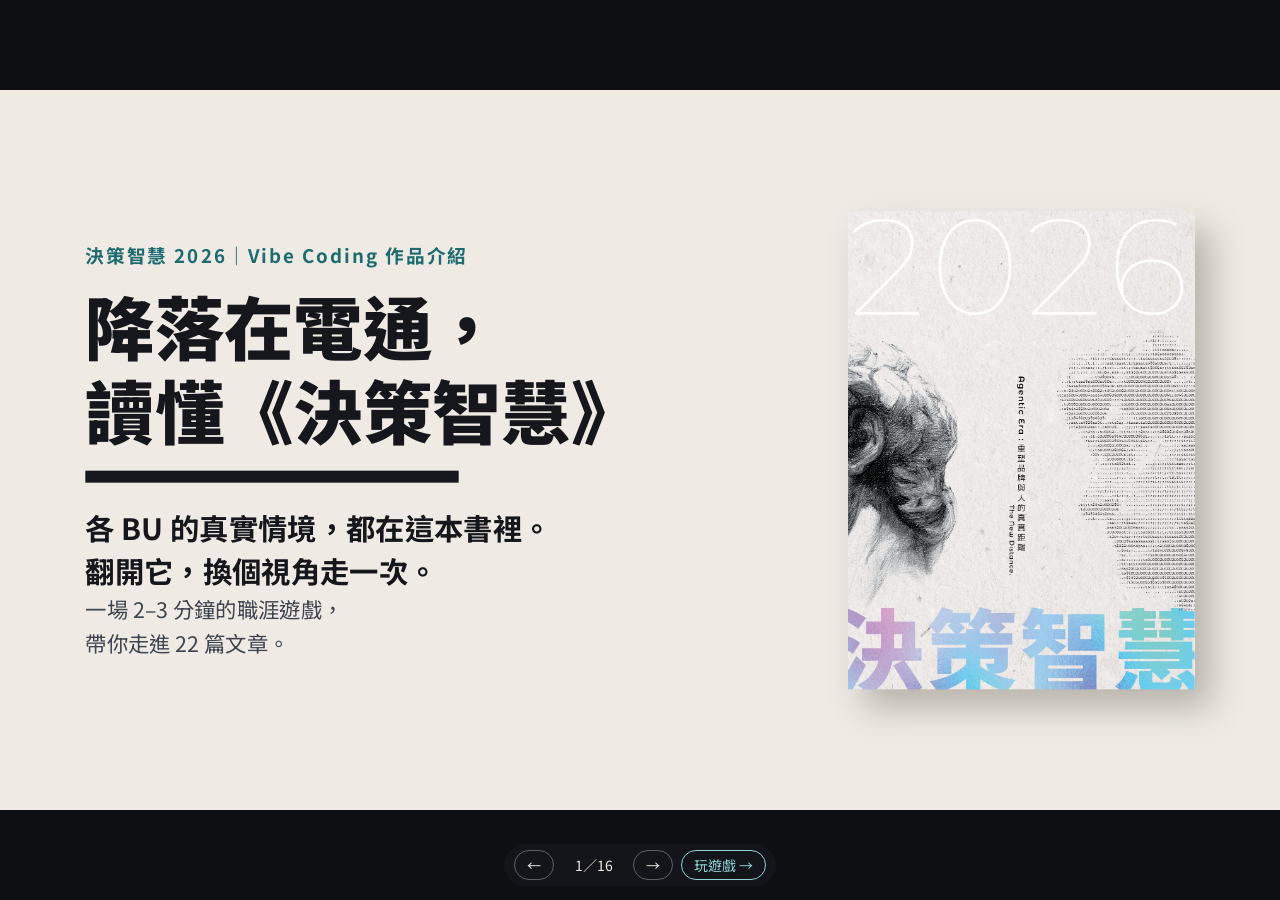
==== slides/index.html @ ab00809b "簡報：新增審題頁、製作歷程改為分工與互補" ====
<!doctype html>
<html lang="zh-Hant">
<head>
<meta charset="utf-8">
<meta name="viewport" content="width=device-width, initial-scale=1">
<title>降落在電通，讀懂《決策智慧》｜作品介紹</title>
<link rel="preconnect" href="https://fonts.googleapis.com"><link rel="preconnect" href="https://fonts.gstatic.com" crossorigin>
<link rel="stylesheet" href="https://fonts.googleapis.com/css2?family=Noto+Sans+TC:wght@400;700;900&display=swap"><link rel="stylesheet" href="https://fonts.googleapis.com/css2?family=Space+Grotesk:wght@500;700&display=swap">
<link rel="stylesheet" href="deck.css">
<link rel="stylesheet" href="viewer.css">
</head>
<body>
<main id="deck" aria-live="polite">
<section id="cover" data-transition="fade">
<div class="cover-grid">
<div>
<p class="kicker rise" style="--i:0">決策智慧 2026｜Vibe Coding 作品介紹</p>
<h1 class="zh-h1 rise" style="--i:1">降落在電通，<br>讀懂《決策智慧》</h1>
<div class="bar grow" style="--i:2"></div>
<p class="lead rise" style="--i:3">各 BU 的真實情境，都在這本書裡。<br>翻開它，換個視角走一次。</p>
<p class="muted rise" style="--i:4">一場 2–3 分鐘的職涯遊戲，<br>帶你走進 22 篇文章。</p>
</div>
<img class="cover-img rise" style="--i:2" src="assets/8b0d44ad1aa40c8436d853580aafc0a4.jpg" alt="《決策智慧 2026》封面：素描人像與點陣人像並置，下方是彩色的「決策智慧」四字">
</div>
</section>
<section id="why" class="ink" data-transition="fade">
<p class="kicker rise" style="--i:0">發想初衷｜回應這場比賽的三個目的</p>
<h2 class="why-h rise" style="--i:1">文字太多，我們習慣讓 AI 摘要；<br>讀得很快，卻很少真的吸收。</h2>
<div class="goals">
<div class="goal rise" style="--i:2">
<p class="gword g1">落地</p>
<div><p class="gtag">鼓勵 AI 實作</p><p class="gmain">我用 Claude Code，從一個想法做到能玩的網站。</p><p class="gsub">每一段討論、每一次修正都記錄下來，別人看了也能照著做。</p></div>
</div>
<div class="goal rise" style="--i:3">
<p class="gword g2">好讀</p>
<div><p class="gtag">提升閱讀體驗</p><p class="gmain">不做閱讀器，也不做摘要。</p><p class="gsub">先讓人在處境裡被一句話打到，再帶他讀原文，才吸收得了。</p></div>
</div>
<div class="goal rise" style="--i:4">
<p class="gword g3">舞台</p>
<div><p class="gtag">AI 人才與文化</p><p class="gmain">想像力，是你的超能力。</p><p class="gsub">一個電通人，不用設限自己做不到；只要有想法，AI 幫你做成完整作品。</p></div>
</div>
</div>
<div class="byline rise" style="--i:5"><img class="byline-face" src="assets/4f4520958a7bebd505eed6886d2ba680.jpg" alt="Amy 的照片"><div><p class="byline-role">作品與簡報製作</p><p class="byline-name">Merkle Amy</p></div></div>
</section>
<section id="insight" class="world" data-transition="fade">
<p class="kicker rise" style="--i:0">讀完這本書，我發現</p>
<h2 class="rise" style="--i:1">同一本書裡，作者們其實站在不同邊</h2>
<div class="tensions">
<div class="tension rise" style="--i:2">
<div class="side"><p class="tq">「把最昂貴的試錯，留在虛擬世界完成。」</p><p class="tw">陳介立等〈People Model〉</p></div>
<p class="tvs">人可以<br>被模擬嗎？</p>
<div class="side"><p class="tq">「AI 很懂邏輯，但人，從不只靠邏輯活著。」</p><p class="tw">周麗君〈真實的力量〉</p></div>
</div>
<div class="tension rise" style="--i:3">
<div class="side"><p class="tq">「AI 不只提升內容產製效率，更能串聯人才、創意與技術」</p><p class="tw">Trent Agnew〈超越效率〉</p></div>
<p class="tvs">AI 量產，<br>放大或稀釋？</p>
<div class="side"><p class="tq">「品牌很可能因為 AI 的規模化生產，而逐漸滑向市場平均值。」</p><p class="tw">潘其偉〈拒絕同質化 AI Slop〉</p></div>
</div>
<div class="tension rise" style="--i:4">
<div class="side"><p class="tq">「Learning by doing. 沒有完美的計畫　只有不斷學習的行動」</p><p class="tw">唐心慧〈AI for Growth〉</p></div>
<p class="tvs">先做再說，<br>還是先顧文化？</p>
<div class="side"><p class="tq">「AI 導入不是軍備採購競賽　而是以人為本的文化轉型」</p><p class="tw">王馥蓓、周允玉〈文化暗流〉</p></div>
</div>
</div>
<p class="tconc rise" style="--i:5">這些拉扯沒有標準答案，它們就是我們每天在工作裡遇到的處境。<br>所以我把它做成遊戲：讓你站上一個職務，親手做一次決定。</p>
</section>
<section id="what" data-transition="fade">
<p class="kicker rise" style="--i:0">作品是什麼</p>
<h2 class="rise" style="--i:1">一場 2–3 分鐘的職涯遊戲</h2>
<div class="flow">
<div class="step rise" style="--i:2"><p class="n">01</p><h3>翻開書</h3><p>被吸進《決策智慧》</p></div>
<div class="step rise" style="--i:3"><p class="n">02</p><h3>被分發</h3><p>集團裡的一間公司、一個職務</p></div>
<div class="step rise" style="--i:4"><p class="n">03</p><h3>5 個決定</h3><p>AI 分身陪你，但由你決定</p></div>
<div class="step rise" style="--i:5"><p class="n">04</p><h3>結局</h3><p>升上老闆、留下來，或離開</p></div>
<div class="step rise" style="--i:6"><p class="n">05</p><h3>讀原文</h3><p>被打到的那一篇，直接讀</p></div>
</div>
<div class="facts">
<div class="fact rise" style="--i:7"><p><b>12 個品牌・27 種職務</b><br>依集團人數占比分發</p></div>
<div class="fact rise" style="--i:8"><p><b>每個難題都出自原文</b><br>71 句引文逐字核對原刊</p></div>
<div class="fact rise" style="--i:9"><p><b>重玩就會遇到不同篇章</b><br>22 篇文章都有入口</p></div>
</div>
</section>
<section id="v-checkin" class="world" data-transition="fade">
<div class="vid">
<div>
<p class="num rise" style="--i:0">01｜報到</p>
<h2 class="rise" style="--i:1">翻開書，<br>走入另角落的電通</h2>
<div class="bar grow" style="--i:2"></div>
<ul class="rise" style="--i:3">
<li>首頁就是刊物封面，翻開後被吸進書裡，落進 Dentsu 的網絡世界</li>
<li>隨機分發到一間公司、一個職務，機率照集團人數占比</li>
<li>識別證與品牌 Logo，讓你一降落就知道自己是誰</li>
</ul>
</div>
<video class="screen rise" style="--i:2" src="assets/c1762c5998cc6597fa5b209e4f7b9c98.mp4" poster="assets/c775c50bbd0d898e03e31de8cf57e542.jpg" muted loop playsinline preload="metadata" aria-label="遊戲畫面：翻開《決策智慧》封面，被吸進書裡，接著分發到 Merkle 並拿到識別證"></video>
</div>
</section>
<section id="v-notice" data-transition="fade">
<p class="kicker rise" style="--i:0">報到通知｜進入 Day 1 之前</p>
<h2 class="rise" style="--i:1">先認識兩個會跟著你的東西</h2>
<div class="notice2">
<div class="ncard rise" style="--i:2">
<img class="nshot" src="assets/1e22e258a4e592a0b536a3f05d5090ac.png" alt="遊戲畫面：報到通知第 1 頁「你不會一個人報到」，你與點陣化的 AI 分身並排，下方引用 People Model 原文">
<div>
<p class="ntag">AI 分身</p>
<h3>來自書裡的 People Model</h3>
<p class="nfrom">People Model 模擬消費者；我把它反過來用在你身上，只憑公司和職務猜你怎麼選。</p>
<p class="nwhy"><b>為什麼先說</b>知道有人在猜你，每個決定才會多想一步：要照 AI 走，還是自己拿主意？</p>
</div>
</div>
<div class="ncard rise" style="--i:3">
<img class="nshot" src="assets/0b1075edb158d1263ea35ca75462b72a.png" alt="遊戲畫面：報到通知第 2 頁「你的 AI 時代能力六邊形」，六項能力起點各 40 分">
<div>
<p class="ntag t2">六邊形</p>
<h3>你的 AI 時代能力</h3>
<p class="nfrom">六項能力都整理自書裡的文章，起點各 40 分。</p>
<p class="nwhy"><b>為什麼先說</b>結局不是隨機的，是這六項能力決定你升遷或離開。先看到起點，才知道每個選擇在累積什麼。</p>
</div>
</div>
</div>
<p class="tconc rise" style="--i:4">先把規則說清楚，接下來的五個決定，才是有意識的判斷，不是隨手亂按。</p>
</section>
<section id="v-twin" class="world" data-transition="fade">
<div class="vid">
<div>
<p class="num rise" style="--i:0">02｜五個決定</p>
<h2 class="rise" style="--i:1">AI 分身，<br>和你的 AI 時代能力</h2>
<div class="bar grow" style="--i:2"></div>
<ul class="rise" style="--i:3">
<li>AI 分身取自 People Model，每一關先猜你會怎麼選</li>
<li>它的想法要「偷看」才看得到：自己拿主意，還是照 AI 走？</li>
<li>每個選擇都會調整六邊形：感知、連結、衡斷、人性洞察、信任、AI 駕馭</li>
</ul>
</div>
<video class="screen rise" style="--i:2" src="assets/c916d600f686605860f994859f804ffa.mp4" poster="assets/a1f72bf454341619539f7a8bd040e8dc.jpg" muted loop playsinline preload="metadata" aria-label="遊戲畫面：寫下 Day 1 的一句話、拉動交給 AI 的比例、偷看 AI 分身的想法，側欄六邊形隨之變化"></video>
</div>
</section>
<section id="v-debate" class="world" data-transition="fade">
<div class="vid">
<div>
<p class="num rise" style="--i:0">03｜辯論庭</p>
<h2 class="rise" style="--i:1">書裡的作者，<br>其實在對話</h2>
<div class="bar grow" style="--i:2"></div>
<ul class="rise" style="--i:3">
<li>6 組不同看法，例如：人可以被模擬嗎？你站哪邊？</li>
<li>選一邊之後，給你另一邊最有力的一句話</li>
<li>這題沒有對錯，兩篇原文都能直接讀</li>
</ul>
</div>
<video class="screen rise" style="--i:2" src="assets/d7de9cbea177ef9cb155ba59e9097203.mp4" poster="assets/0b0e8746f7c0cfc93535891f7950b0ca.jpg" muted loop playsinline preload="metadata" aria-label="遊戲畫面：辯論庭兩張引文卡，選了一邊後出現「你選的這段話」與「另一邊也有話要說」"></video>
</div>
</section>
<section id="v-reader" class="world" data-transition="fade">
<div class="vid">
<div>
<p class="num rise" style="--i:0">04｜讀原文</p>
<h2 class="rise" style="--i:1">被 touch 到的那一刻，<br>馬上讀原文</h2>
<div class="bar grow" style="--i:2"></div>
<ul class="rise" style="--i:3">
<li>點篇名，右側滑出全文，直接捲到被引用的那一段</li>
<li>讀完問一句：這篇有幫助你面對剛剛的處境嗎？</li>
<li>遊戲不中斷，按一下就回到原本那一關</li>
</ul>
</div>
<video class="screen rise" style="--i:2" src="assets/8f61118b8ce0cbf8b1d6a4a98b280c8f.mp4" poster="assets/10641942ee3e02f8e554d28dab83860b.jpg" muted loop playsinline preload="metadata" aria-label="遊戲畫面：點篇名後右側滑出 People Model 全文，標示遊戲中引用的段落，讀完回答有幫助後回到遊戲"></video>
</div>
</section>
<section id="v-takeover" class="world" data-transition="fade">
<div class="vid">
<div>
<p class="num rise" style="--i:0">05｜交給 AI</p>
<h2 class="rise" style="--i:1">也可以把決定<br>交給 AI 分身</h2>
<div class="bar grow" style="--i:2"></div>
<ul class="rise" style="--i:3">
<li>每一關都有「從現在起交給 AI 分身處理」</li>
<li>按下去，分身照它的預測替你走完剩下的職涯</li>
<li>它只知道你的公司和職務，每個選擇都照這些推測</li>
</ul>
</div>
<video class="screen rise" style="--i:2" src="assets/a31d56f68c9a8d1b4dabf93938f609f6.mp4" poster="assets/47eb74c76008f15d4abf9ade9a92c8ed.jpg" muted loop playsinline preload="metadata" aria-label="遊戲畫面：按下交給 AI 分身處理後，列出分身替玩家做的五個決定"></video>
</div>
</section>
<section id="v-ending" class="world" data-transition="fade">
<div class="vid">
<div>
<p class="num rise" style="--i:0">06｜結局</p>
<h2 class="rise" style="--i:1">結局，<br>由你的選擇決定</h2>
<div class="bar grow" style="--i:2"></div>
<ul class="rise" style="--i:3">
<li>升上老闆、留下來，或離開，每個結局都說明原因</li>
<li>疊出兩個六邊形：真實的你，和 AI 猜的你</li>
<li>列出你讀過哪些文章、覺得有沒有幫助、接著選了什麼</li>
</ul>
</div>
<video class="screen rise" style="--i:2" src="assets/96df8f85632d5d123e7f3c53e7d1267e.mp4" poster="assets/22004285e8ab13ea0fd3939180a50e57.jpg" muted loop playsinline preload="metadata" aria-label="遊戲畫面：結局「你升上了電通的老闆」，疊出玩家與 AI 分身的兩個六邊形，並說明為什麼是這個結局"></video>
</div>
</section>
<section id="brief" data-transition="fade">
<p class="kicker rise" style="--i:0">Vibe Coding 製作歷程｜1 審題</p>
<h2 class="rise" style="--i:1">先審題，再決定做什麼</h2>
<div class="brief3">
<div class="bcol rise" style="--i:2">
<p class="bn">01</p><h3>一起審題</h3>
<ul>
<li>評分最重的是<b>閱讀體驗與內容策展（40 分）</b></li>
<li>比賽三個目的：落地、好讀、舞台</li>
<li>請 AI 讀完 22 篇，整理每篇重點與<b>彼此對立的觀點</b></li>
</ul>
<p class="bout">結論：不再做一個摘要，要讓人想讀原文</p>
</div>
<div class="bcol rise" style="--i:3">
<p class="bn">02</p><h3>我帶來的素材</h3>
<ul>
<li>22 篇原稿、InDesign 原始檔、封面扉頁素材</li>
<li>比賽初衷與評分方式</li>
<li>參考作品：人生模擬網頁 1in8b</li>
<li>各品牌人數占比、公開職缺、官網介紹</li>
<li>介面草圖、識別證吊牌</li>
<li>我在 Merkle 的工作經驗</li>
</ul>
</div>
<div class="bcol rise" style="--i:4">
<p class="bn">03</p><h3>一起決定做什麼</h3>
<ul>
<li>我最有感的是 People Model → 變成跟著你的 <b>AI 分身</b></li>
<li>1in8b 的「隨機出生」→ 依人數占比<b>降落在電通</b></li>
<li>對立觀點 → <b>辯論庭</b></li>
<li>每個難題都出自原文 → 被打到就<b>讀原文</b></li>
</ul>
<p class="bout">結論：2–3 分鐘的職涯遊戲，先有處境，再讀原文</p>
</div>
</div>
</section>
<section id="process" data-transition="fade">
<p class="kicker rise" style="--i:0">Vibe Coding 製作歷程｜2 分工與互補</p>
<h2 class="rise" style="--i:1">我負責判斷，AI 負責把判斷做出來</h2>
<div class="roles">
<div class="role rise" style="--i:2">
<p class="rtag">我｜Merkle Amy</p>
<p class="rdo">提出發想與結構，用電通人的眼光判斷情境像不像真的，決定取捨、語氣與每一句話。</p>
<p class="rgap">AI 不在電通上班：它不知道 HQ 不提案、Merkle 做的是數據與 CRM。</p>
</div>
<div class="role rise" style="--i:3">
<p class="rtag t2">Claude Code</p>
<p class="rdo">讀完 22 篇、整理彼此對立的觀點；寫程式、還原原刊全文與圖片、逐字核對引文、自動試玩與截圖。</p>
<p class="rgap">我一個人做不完這些：想法講出來，當天就能玩、就能驗證。</p>
</div>
</div>
<div class="duo">
<div class="dbox rise" style="--i:4">
<p class="dwho">我抓到</p>
<p class="dstep"><b>AI 先做</b>從文章挑故事當情境，Merkle 被寫成理財顧問</p>
<p class="dstep"><b>我發現</b>Merkle 做的是數據與 CRM，不是這樣</p>
<p class="dstep ok"><b>一起改成</b>先問每個職務每天做什麼，再找原文對應</p>
</div>
<div class="dbox rise" style="--i:5">
<p class="dwho">我抓到</p>
<p class="dstep"><b>AI 先做</b>每個人第 2 題都要提案、用 People Model</p>
<p class="dstep"><b>我發現</b>HQ 是內部單位，根本不面對客戶</p>
<p class="dstep ok"><b>一起改成</b>內部職務改成資料把關，引唐心慧的資料治理原文</p>
</div>
<div class="dbox rise" style="--i:6">
<p class="dwho ai">AI 抓到</p>
<p class="dstep"><b>AI 發現</b>自動試玩上百輪：一路照 AI 走，結局竟是「走自己的路」</p>
<p class="dstep"><b>我決定</b>結局與升遷都由六項能力決定</p>
<p class="dstep ok"><b>一起驗證</b>改完再跑 5 種玩法，每個結局都對得上</p>
</div>
</div>
<p class="strip rise" style="--i:7"><b>68</b> 段討論全部記錄<span>・</span><b>71</b> 句引文逐字核對原刊<span>・</span><b>5</b> 種玩法自動試玩<span>・</span>桌機與手機自動截圖</p>
</section>
<section id="security" data-transition="fade">
<p class="kicker rise" style="--i:0">部署與資安自評</p>
<h2 class="rise" style="--i:1">純靜態網站，不蒐集任何資料</h2>
<div class="cards3">
<div class="card rise" style="--i:2"><h3>放在哪裡</h3><p>部署在 GitHub Pages。<br>遊戲內容都來自刊物，不需要後端；靜態網站最單純，評審免登入就能打開。</p></div>
<div class="card rise" style="--i:3"><h3>資料怎麼處理</h3><p>沒有後端、資料庫、API 金鑰。<br>玩家寫的那句話與閱讀紀錄，只存在自己的瀏覽器，不上傳。</p></div>
<div class="card rise" style="--i:4"><h3>檢查過的項目</h3><p>排除刊物末頁的主管 email；<br>個人識別證照片不入站。</p></div>
</div>
</section>
<section id="vision" class="teal" data-transition="fade">
<p class="kicker rise" style="--i:0">未來願景</p>
<h2 class="rise" style="--i:1">下一步，讓刊物知道<br>哪些觀點真的影響了判斷</h2>
<div class="bar grow" style="--i:2"></div>
<p class="rise" style="--i:3">結合 Merkle 擅長的數據分析：在取得同意、匿名的前提下，<br>彙整玩家的遊戲歷程，看文章有沒有呼應到後續的選擇。</p>
<ul class="qs rise" style="--i:4">
<li>哪一篇文章，最常在玩家卡關時被打開？</li>
<li>讀完〈重建 SOV〉覺得有幫助的人，接下來交給 AI 的比例有沒有改變？</li>
<li>哪些職務的人，最常偷看 AI 分身的想法？</li>
</ul>
</section>
<section id="closing" class="ink">
<p class="kicker rise" style="--i:0">降落在電通，讀懂《決策智慧》</p>
<h1 class="rise" style="--i:1">AI 幫你走得更快，</h1>
<h1 class="rise" style="--i:2">方向由你決定。</h1>
<div class="bar grow" style="--i:3"></div>
<p class="lead rise" style="--i:4">翻開這本書，降落在電通。</p>
<p class="muted rise" style="--i:5"><a class="golink" href="../">apple101183.github.io/decision-wisdom-2026-event</a></p>
</section>
</main>
<nav class="bar-ui" aria-label="簡報控制">
  <button id="prev" type="button" aria-label="上一頁">←</button>
  <span id="count">1／16</span>
  <button id="next" type="button" aria-label="下一頁">→</button>
  <a href="../" class="play">玩遊戲 →</a>
</nav>
<script src="viewer.js"></script>
</body>
</html>
---- slides/deck.css ----
/* ONE Dentsu 作品介紹：沿用作品視覺
   紙＝刊物封面的米白；世界＝dentsu「Innovating to Impact」的冷灰；招牌粗黑橫條；青綠／橘紅／藍紫 */
:root {
  --ink: #15171C;
  --paper: #EFEBE4;
  --world: #C9CFD9;
  --soft: #3E4450;
  --teal: #1D6B70;
  --red: #C8401C;
  --blue: #4F58C4;
  --pale: #F7F6F2;
}
body { font-family: 'Noto Sans TC', Arial, sans-serif; color: var(--ink); }
section { padding: 128px; background: var(--paper); box-sizing: border-box; }
section.world { background: var(--world); }
section.ink { background: var(--ink); color: var(--paper); }
section.teal { background: var(--teal); color: var(--pale); }

.kicker { font-size: 28px; font-weight: 700; letter-spacing: 3px; color: var(--teal); margin: 0 0 20px; }
.ink .kicker { color: #8FD3D6; }
.teal .kicker { color: #CDEBEC; }
h1 { font-family: 'Space Grotesk', 'Noto Sans TC', Arial, sans-serif; font-size: 150px; font-weight: 700; line-height: 1; margin: 0; letter-spacing: -2px; }
h2 { font-size: 64px; font-weight: 900; line-height: 1.25; margin: 0; }
h3 { font-size: 36px; font-weight: 700; line-height: 1.35; margin: 0; }
p { font-size: 32px; line-height: 1.6; margin: 0; }
.bar { height: 18px; width: 560px; background: var(--ink); margin: 28px 0 36px; }
.ink .bar { background: var(--paper); }
.teal .bar { background: var(--pale); }
.lead { font-size: 44px; font-weight: 700; line-height: 1.45; }
.muted { color: var(--soft); }
.ink .muted { color: #BFC6CF; }
.small { font-size: 26px; line-height: 1.6; }

/* 封面 */
.cover-grid { display: grid; grid-template-columns: 1000px 520px; gap: 144px; align-items: center; height: 824px; }
.cover-img { width: 520px; height: 717px; object-fit: cover; box-shadow: 24px 28px 48px rgba(40, 35, 25, 0.28); }

/* 初衷 */
.quote-big { font-size: 60px; font-weight: 900; line-height: 1.45; }
.accent-line { font-size: 52px; font-weight: 900; line-height: 1.45; color: #8FD3D6; margin-top: 48px; }

/* 初衷 × 比賽三個目的（顏色沿用刊物三個章節色） */
.why-h { font-size: 52px; line-height: 1.4; }
.goals { margin-top: 44px; }
.goal { display: grid; grid-template-columns: 300px 1fr; gap: 40px; align-items: center; padding: 22px 0; border-top: 2px solid #2E323B; }
.gword { font-size: 112px; font-weight: 900; line-height: 1; letter-spacing: 4px; }
.g1 { color: #C9DE6E; }
.g2 { color: #F0C4C3; }
.g3 { color: #8AD0DE; }
.gtag { font-size: 26px; font-weight: 700; color: #BFC6CF; letter-spacing: 2px; }
.gmain { font-size: 36px; font-weight: 700; line-height: 1.4; margin-top: 4px; }
.gsub { font-size: 28px; line-height: 1.5; color: #BFC6CF; margin-top: 4px; }

/* 署名：右下角 */
.byline { position: absolute; right: 128px; bottom: 64px; width: 380px; display: flex; align-items: center; justify-content: flex-end; gap: 18px; }
.byline-face { width: 80px; height: 80px; border-radius: 40px; object-fit: cover; border: 3px solid #F0C4C3; }
.byline-role { font-size: 24px; line-height: 1.3; color: #BFC6CF; }
.byline-name { font-family: 'Space Grotesk', 'Noto Sans TC', Arial, sans-serif; font-size: 34px; font-weight: 700; line-height: 1.2; }

/* 流程 */
.flow { display: grid; grid-template-columns: 1fr 1fr 1fr 1fr 1fr; gap: 20px; margin-top: 56px; }
.step { background: var(--pale); border-top: 10px solid var(--ink); padding: 28px 24px; }
.step .n { font-family: 'Space Grotesk', Arial, sans-serif; font-size: 30px; font-weight: 700; color: var(--teal); }
.step h3 { margin-top: 8px; }
.step p { font-size: 26px; color: var(--soft); margin-top: 8px; line-height: 1.5; }
.facts { display: grid; grid-template-columns: 1fr 1fr 1fr; gap: 20px; margin-top: 40px; }
.fact { border-left: 8px solid var(--teal); padding: 6px 0 6px 24px; }
.fact p { font-size: 28px; }

/* 影片頁 */
.vid { display: grid; grid-template-columns: 560px 1040px; gap: 64px; align-items: center; height: 824px; }
.vid ul { margin: 0; padding-left: 36px; }
.vid li { font-size: 30px; line-height: 1.55; margin-bottom: 22px; color: var(--soft); }
.vid .num { font-family: 'Space Grotesk', Arial, sans-serif; font-size: 30px; font-weight: 700; color: var(--teal); margin: 0 0 12px; }
.screen { width: 1040px; height: 585px; object-fit: contain; background: var(--ink); border: 3px solid var(--ink); box-shadow: 0 30px 60px rgba(20, 25, 40, 0.30); }

/* 數字 */
.nums { display: grid; grid-template-columns: 1fr 1fr 1fr 1fr; gap: 24px; margin-top: 48px; }
.big { font-family: 'Space Grotesk', Arial, sans-serif; font-size: 120px; font-weight: 700; line-height: 1; color: var(--teal); margin: 0; }
.nums p.label { font-size: 28px; margin-top: 12px; }
.fixes { display: grid; grid-template-columns: 1fr 1fr 1fr; gap: 24px; margin-top: 56px; }
.fix { background: var(--pale); padding: 28px; }
.fix p { font-size: 26px; line-height: 1.55; }
.fix .before { color: var(--red); font-weight: 700; margin-bottom: 10px; }

/* 資安 */
.cards3 { display: grid; grid-template-columns: 1fr 1fr 1fr; gap: 24px; margin-top: 48px; }
.card { background: var(--pale); border-top: 10px solid var(--teal); padding: 32px; }
.card p { font-size: 28px; margin-top: 12px; line-height: 1.55; color: var(--soft); }

/* 願景 */
.qs { margin: 40px 0 0; padding-left: 36px; }
.qs li { font-size: 34px; line-height: 1.6; margin-bottom: 14px; }

/* 動態：抵達時依序淡入上升（最終樣子就是一般規則） */
.rise { animation: rise 0.6s ease-out both; animation-delay: calc(var(--i, 0) * 140ms); }
@keyframes rise { from { opacity: 0; transform: translateY(24px); } to { opacity: 1; transform: translateY(0); } }
.grow { animation: grow 0.7s ease-out both; animation-delay: calc(var(--i, 0) * 140ms); transform-origin: 0 50%; }
@keyframes grow { from { opacity: 0; transform: translateX(-40px); } to { opacity: 1; transform: translateX(0); } }

/* 洞察：書裡的對立觀點 */
.tensions { margin-top: 40px; display: grid; gap: 20px; }
.tension { display: grid; grid-template-columns: 1fr 300px 1fr; align-items: center; background: var(--pale); padding: 24px 36px; }
.tension .side:first-child { padding-right: 32px; }
.tension .side:last-child { text-align: right; padding-left: 32px; }
.tq { font-size: 29px; font-weight: 700; line-height: 1.45; }
.tw { font-size: 22px; color: var(--soft); margin-top: 6px; }
.tvs { text-align: center; font-size: 28px; font-weight: 900; line-height: 1.35; color: var(--red); border-left: 3px solid var(--world); border-right: 3px solid var(--world); padding: 6px 0; }
.tconc { margin-top: 36px; font-size: 34px; font-weight: 700; line-height: 1.5; border-left: 10px solid var(--ink); padding-left: 28px; }

/* 報到通知：AI 分身與六邊形 */
.notice2 { display: grid; grid-template-columns: 1fr 1fr; gap: 28px; margin-top: 36px; }
.ncard { background: var(--pale); border-top: 10px solid var(--ink); padding: 30px 32px; display: grid; grid-template-columns: 290px 1fr; gap: 30px; align-items: start; }
.nshot { width: 290px; height: 318px; object-fit: cover; object-position: top; background: #fff; border: 2px solid var(--ink); box-shadow: 0 14px 28px rgba(20, 25, 40, 0.18); }
.ntag { display: inline-block; font-size: 24px; font-weight: 700; color: var(--pale); background: var(--red); padding: 2px 14px; margin-bottom: 14px; }
.ntag.t2 { background: var(--teal); }
.nfrom { font-size: 26px; line-height: 1.6; color: var(--soft); margin-top: 14px; }
.nwhy { font-size: 26px; line-height: 1.55; font-weight: 700; margin-top: 18px; padding-top: 16px; border-top: 2px solid #D9D4CB; }
.nwhy b { display: block; font-size: 22px; color: var(--teal); letter-spacing: 2px; margin-bottom: 4px; }

/* 中文作品名稱當大標 */
.zh-h1 { font-family: 'Noto Sans TC', Arial, sans-serif; font-size: 104px; font-weight: 900; line-height: 1.22; letter-spacing: 0; }

/* 製作歷程：角色分工與互補 */
.roles { display: grid; grid-template-columns: 1fr 1fr; gap: 24px; margin-top: 30px; }
.role { background: var(--pale); border-top: 10px solid var(--ink); padding: 22px 30px; }
.rtag { display: inline-block; font-size: 24px; font-weight: 700; color: var(--pale); background: var(--red); padding: 2px 14px; }
.rtag.t2 { background: var(--teal); }
.rdo { font-size: 26px; line-height: 1.55; font-weight: 700; margin-top: 12px; }
.rgap { font-size: 23px; line-height: 1.5; color: var(--soft); margin-top: 8px; }
.duo { display: grid; grid-template-columns: 1fr 1fr 1fr; gap: 24px; margin-top: 24px; }
.dbox { background: var(--pale); padding: 20px 26px; border-left: 8px solid var(--red); }
.dbox:last-child { border-left-color: var(--teal); }
.dwho { font-size: 22px; font-weight: 900; color: var(--red); letter-spacing: 2px; margin-bottom: 6px; }
.dwho.ai { color: var(--teal); }
.dstep { font-size: 22px; line-height: 1.5; color: var(--soft); margin-top: 8px; }
.dstep b { display: block; font-size: 19px; color: var(--ink); letter-spacing: 1px; }
.dstep.ok { color: var(--ink); font-weight: 700; }
.dstep.ok b { color: var(--teal); }
.strip { margin-top: 24px; font-size: 25px; color: var(--soft); }
.strip b { font-family: 'Space Grotesk', Arial, sans-serif; font-size: 34px; color: var(--teal); }
.strip span { color: #B5AFA4; margin: 0 10px; }

/* 製作歷程 1：審題 */
.brief3 { display: grid; grid-template-columns: 1fr 1fr 1fr; gap: 24px; margin-top: 40px; }
.bcol { background: var(--pale); border-top: 10px solid var(--ink); padding: 26px 30px; display: flex; flex-direction: column; }
.bn { font-family: 'Space Grotesk', Arial, sans-serif; font-size: 28px; font-weight: 700; color: var(--teal); }
.bcol h3 { margin-top: 4px; }
.bcol ul { margin: 14px 0 0; padding-left: 26px; }
.bcol li { font-size: 24px; line-height: 1.5; color: var(--soft); margin-bottom: 10px; }
.bcol li b { color: var(--ink); }
.bout { margin-top: auto; padding-top: 14px; border-top: 2px solid #D9D4CB; font-size: 24px; line-height: 1.5; font-weight: 700; color: var(--red); }
---- slides/viewer.css ----
/* 網頁版簡報：每頁 1920×1080，依視窗等比縮放 */
html, body { margin: 0; height: 100%; background: #0d0f13; overflow: hidden; }
#deck { position: absolute; left: 50%; top: 50%; width: 1920px; height: 1080px; transform-origin: 0 0; }
#deck > section { position: absolute; inset: 0; width: 1920px; height: 1080px; display: none; overflow: hidden; }
#deck > section.on { display: block; }
#deck aside { display: none; }
#deck video.screen { display: block; }
.golink { color: #8FD3D6; text-decoration: underline; text-underline-offset: 6px; }
.bar-ui { position: fixed; left: 50%; bottom: 14px; transform: translateX(-50%); display: flex; gap: 8px; align-items: center;
  background: rgba(21, 23, 28, .86); color: #EFEBE4; padding: 6px 10px; border-radius: 999px; font: 14px/1 "Noto Sans TC", sans-serif; z-index: 5; }
.bar-ui button, .bar-ui a { font: inherit; color: inherit; background: transparent; border: 1px solid rgba(239,235,228,.35); border-radius: 999px; padding: 7px 12px; cursor: pointer; text-decoration: none; }
.bar-ui button:hover, .bar-ui a:hover, .bar-ui button[aria-pressed="true"] { background: #EFEBE4; color: #15171C; }
.bar-ui #count { min-width: 4.5em; text-align: center; }
.bar-ui .play { border-color: #8FD3D6; color: #8FD3D6; }
@media (prefers-reduced-motion: reduce) { #deck .rise, #deck .grow { animation: none; } }
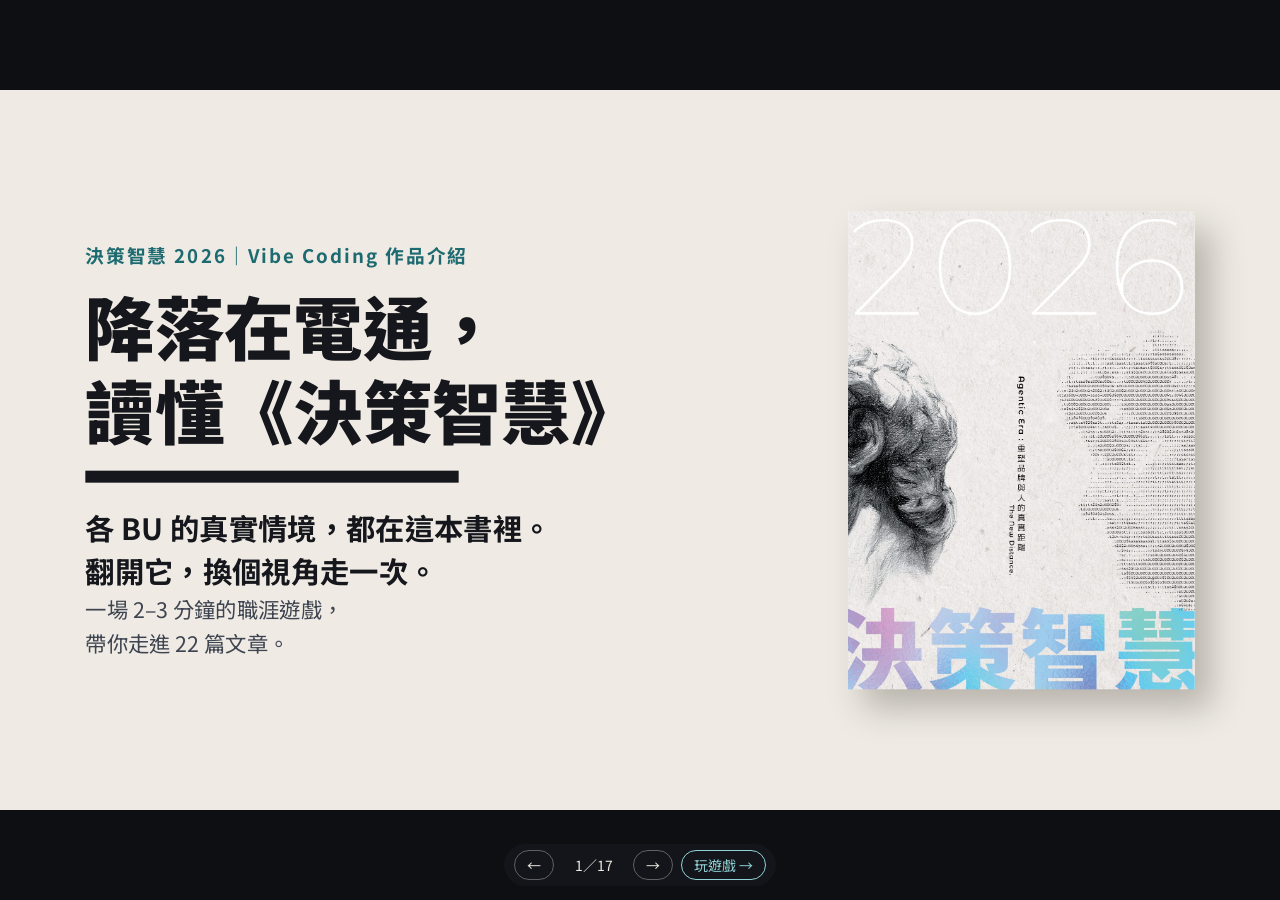
==== commit 016c3a03: "簡報：新增巧思與難度頁" ====
--- a/slides/index.html
+++ b/slides/index.html
@@ -197,7 +197,7 @@
 </section>
 <section id="brief" data-transition="fade">
 <p class="kicker rise" style="--i:0">Vibe Coding 製作歷程｜1 審題</p>
-<h2 class="rise" style="--i:1">先審題，再決定做什麼</h2>
+<h2 class="rise" style="--i:1">最難的不是做出來，是想清楚要做什麼</h2>
 <div class="brief3">
 <div class="bcol rise" style="--i:2">
 <p class="bn">01</p><h3>一起審題</h3>
@@ -213,7 +213,7 @@
 <ul>
 <li>22 篇原稿、InDesign 原始檔、封面扉頁素材</li>
 <li>比賽初衷與評分方式</li>
-<li>參考作品：人生模擬網頁 1in8b</li>
+<li>參考作品：《81億分之一》</li>
 <li>各品牌人數占比、公開職缺、官網介紹</li>
 <li>介面草圖、識別證吊牌</li>
 <li>我在 Merkle 的工作經驗</li>
@@ -223,13 +223,14 @@
 <p class="bn">03</p><h3>一起決定做什麼</h3>
 <ul>
 <li>我最有感的是 People Model → 變成跟著你的 <b>AI 分身</b></li>
-<li>1in8b 的「隨機出生」→ 依人數占比<b>降落在電通</b></li>
-<li>對立觀點 → <b>辯論庭</b></li>
+<li>《81億分之一》的「隨機出生」→ 依人數占比<b>降落在電通</b></li>
+<li>AI 整理出的論點<b>並不站同一邊</b> → 我想到用辯論、用遊戲來做</li>
 <li>每個難題都出自原文 → 被打到就<b>讀原文</b></li>
 </ul>
 <p class="bout">結論：2–3 分鐘的職涯遊戲，先有處境，再讀原文</p>
 </div>
 </div>
+<p class="tconc rise" style="--i:5">有了 AI，寫程式、測試這些例行工作不再是難點；<br>難的是一開始人和 AI 怎麼討論、從哪個角度切入素材。<br>這套做法可以學：先讓 AI 攤開素材的論點，再由人決定切入的角度。</p>
 </section>
 <section id="process" data-transition="fade">
 <p class="kicker rise" style="--i:0">Vibe Coding 製作歷程｜2 分工與互補</p>
@@ -268,6 +269,42 @@
 </div>
 <p class="strip rise" style="--i:7"><b>68</b> 段討論全部記錄<span>・</span><b>71</b> 句引文逐字核對原刊<span>・</span><b>5</b> 種玩法自動試玩<span>・</span>桌機與手機自動截圖</p>
 </section>
+<section id="craft" data-transition="fade">
+<p class="kicker rise" style="--i:0">Vibe Coding 製作歷程｜3 巧思與難度</p>
+<h2 class="rise" style="--i:1">看不見的地方，花了最多力氣</h2>
+<div class="craft6">
+<div class="cc rise" style="--i:2">
+<h3>原刊全文還原</h3>
+<p class="hard"><b>難</b>文字散在 InDesign 上百個文字框，圖和圖說也分開放</p>
+<p class="how"><b>解</b>依版面座標排出閱讀順序，49 張原刊圖配回對應的圖說</p>
+</div>
+<div class="cc rise" style="--i:3">
+<h3>引文一字不能錯</h3>
+<p class="hard"><b>難</b>71 句引文，印刷頁碼和 PDF 頁碼還不一樣</p>
+<p class="how"><b>解</b>寫程式逐字比對原刊、換算頁碼，每次改版都重跑</p>
+</div>
+<div class="cc rise" style="--i:4">
+<h3>情境要像真的</h3>
+<p class="hard"><b>難</b>12 個品牌、27 種職務，AI 不知道每個職務的日常</p>
+<p class="how"><b>解</b>歸成 13 個職務家族、依人數占比分發，內部單位另寫版本</p>
+</div>
+<div class="cc rise" style="--i:5">
+<h3>結局要公平</h3>
+<p class="hard"><b>難</b>規則一改，結局就失衡：實際玩的時候，一直升不上老闆</p>
+<p class="how"><b>解</b>5 種玩法各試玩數百輪，調到照 AI 走被取代、不用 AI 跟不上、平衡才升遷</p>
+</div>
+<div class="cc rise" style="--i:6">
+<h3>中文要好讀</h3>
+<p class="hard"><b>難</b><span>自動折行會把詞切成兩半，連<span style="white-space:nowrap">「dentsu X」</span>都被拆開</span></p>
+<p class="how"><b>解</b>用中文分詞把詞與專有名詞包成不可拆的單位，只在句號後換行</p>
+</div>
+<div class="cc rise" style="--i:7">
+<h3>邊玩邊讀，不中斷</h3>
+<p class="hard"><b>難</b>規定純靜態、沒有後端，又要讓人隨時讀原文</p>
+<p class="how"><b>解</b>右側滑出全文、捲到引用段落，關掉就回到原本那一關</p>
+</div>
+</div>
+</section>
 <section id="security" data-transition="fade">
 <p class="kicker rise" style="--i:0">部署與資安自評</p>
 <h2 class="rise" style="--i:1">純靜態網站，不蒐集任何資料</h2>
@@ -299,7 +336,7 @@
 </main>
 <nav class="bar-ui" aria-label="簡報控制">
   <button id="prev" type="button" aria-label="上一頁">←</button>
-  <span id="count">1／16</span>
+  <span id="count">1／17</span>
   <button id="next" type="button" aria-label="下一頁">→</button>
   <a href="../" class="play">玩遊戲 →</a>
 </nav>
--- a/slides/deck.css
+++ b/slides/deck.css
@@ -142,7 +142,10 @@
 .strip span { color: #B5AFA4; margin: 0 10px; }
 
 /* 製作歷程 1：審題 */
-.brief3 { display: grid; grid-template-columns: 1fr 1fr 1fr; gap: 24px; margin-top: 40px; }
+.brief3 { display: grid; grid-template-columns: 1fr 1fr 1fr; gap: 24px; margin-top: 32px; }
+#brief .tconc { margin-top: 26px; font-size: 30px; }
+#brief .bcol { padding: 22px 28px; }
+#brief .bcol li { margin-bottom: 6px; }
 .bcol { background: var(--pale); border-top: 10px solid var(--ink); padding: 26px 30px; display: flex; flex-direction: column; }
 .bn { font-family: 'Space Grotesk', Arial, sans-serif; font-size: 28px; font-weight: 700; color: var(--teal); }
 .bcol h3 { margin-top: 4px; }
@@ -150,3 +153,14 @@
 .bcol li { font-size: 24px; line-height: 1.5; color: var(--soft); margin-bottom: 10px; }
 .bcol li b { color: var(--ink); }
 .bout { margin-top: auto; padding-top: 14px; border-top: 2px solid #D9D4CB; font-size: 24px; line-height: 1.5; font-weight: 700; color: var(--red); }
+
+/* 製作歷程 3：巧思與難度 */
+.craft6 { display: grid; grid-template-columns: repeat(3, 1fr); gap: 24px; margin-top: 40px; }
+.cc { background: var(--pale); border-top: 8px solid var(--ink); padding: 26px 28px; }
+.cc h3 { font-size: 32px; }
+.cc p { font-size: 24px; line-height: 1.5; margin-top: 12px; display: grid; grid-template-columns: 34px 1fr; gap: 8px; }
+.cc p b { font-size: 18px; color: var(--pale); text-align: center; height: 28px; line-height: 28px; margin-top: 2px; }
+.cc .hard { color: var(--soft); }
+.cc .hard b { background: var(--red); }
+.cc .how { color: var(--ink); font-weight: 700; }
+.cc .how b { background: var(--teal); }
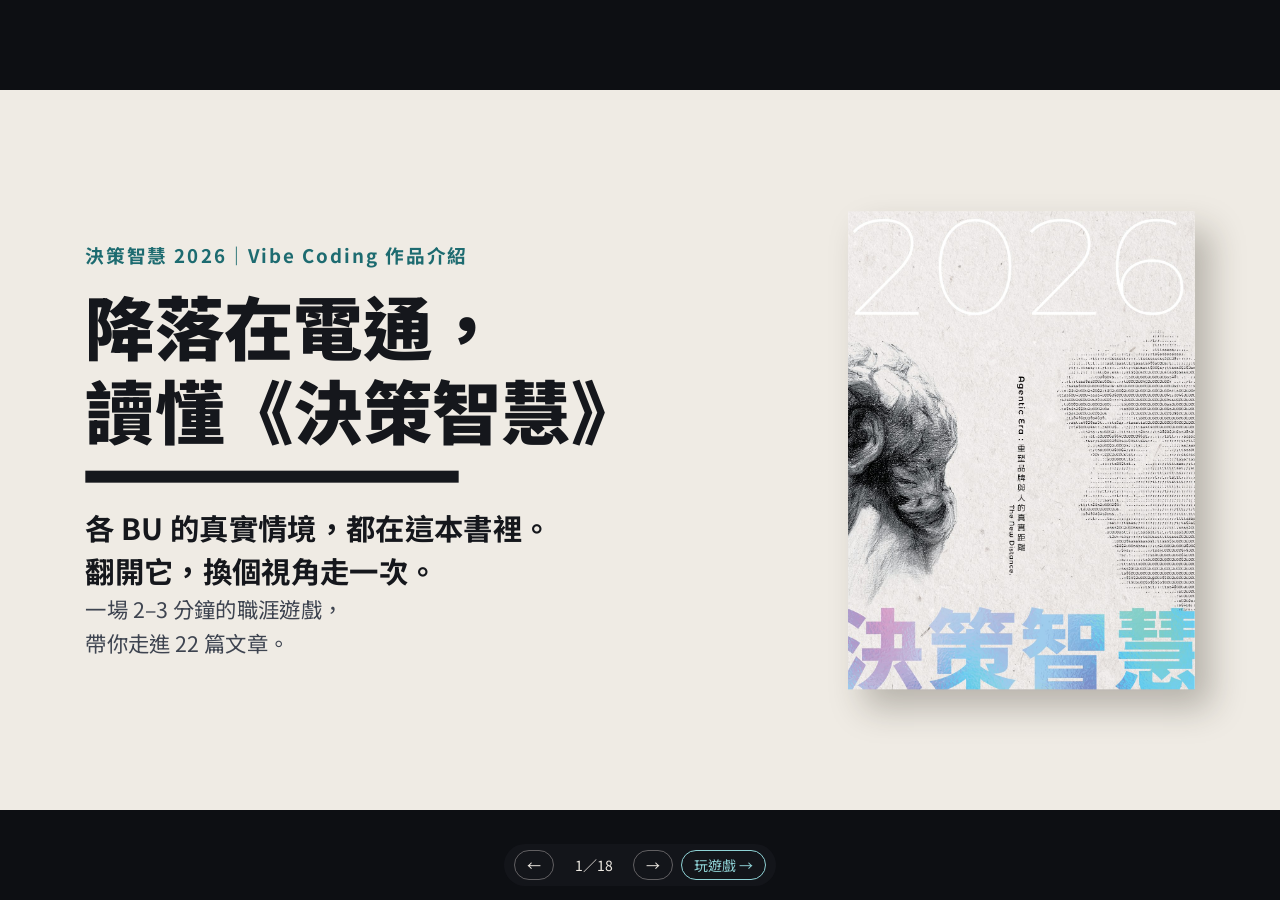
==== commit 44ab64dc: "簡報：新增背後的把關架構圖" ====
--- a/slides/index.html
+++ b/slides/index.html
@@ -275,33 +275,70 @@
 <div class="craft6">
 <div class="cc rise" style="--i:2">
 <h3>原刊全文還原</h3>
-<p class="hard"><b>難</b>文字散在 InDesign 上百個文字框，圖和圖說也分開放</p>
-<p class="how"><b>解</b>依版面座標排出閱讀順序，49 張原刊圖配回對應的圖說</p>
+<p class="hard"><b>卡在哪裡</b>文字散在 InDesign 上百個文字框，圖和圖說也分開放</p>
+<p class="how"><b>怎麼解決</b>依版面座標排出閱讀順序，49 張原刊圖配回對應的圖說</p>
 </div>
 <div class="cc rise" style="--i:3">
 <h3>引文一字不能錯</h3>
-<p class="hard"><b>難</b>71 句引文，印刷頁碼和 PDF 頁碼還不一樣</p>
-<p class="how"><b>解</b>寫程式逐字比對原刊、換算頁碼，每次改版都重跑</p>
+<p class="hard"><b>卡在哪裡</b>71 句引文，印刷頁碼和 PDF 頁碼還不一樣</p>
+<p class="how"><b>怎麼解決</b>寫程式逐字比對原刊、換算頁碼，每次改版都重跑</p>
 </div>
 <div class="cc rise" style="--i:4">
 <h3>情境要像真的</h3>
-<p class="hard"><b>難</b>12 個品牌、27 種職務，AI 不知道每個職務的日常</p>
-<p class="how"><b>解</b>歸成 13 個職務家族、依人數占比分發，內部單位另寫版本</p>
+<p class="hard"><b>卡在哪裡</b>12 個品牌、27 種職務，AI 不知道每個職務的日常</p>
+<p class="how"><b>怎麼解決</b>歸成 13 個職務家族、依人數占比分發，內部單位另寫版本</p>
 </div>
 <div class="cc rise" style="--i:5">
 <h3>結局要公平</h3>
-<p class="hard"><b>難</b>規則一改，結局就失衡：實際玩的時候，一直升不上老闆</p>
-<p class="how"><b>解</b>5 種玩法各試玩數百輪，調到照 AI 走被取代、不用 AI 跟不上、平衡才升遷</p>
+<p class="hard"><b>卡在哪裡</b>規則一改，結局就失衡：實際玩的時候，一直升不上老闆</p>
+<p class="how"><b>怎麼解決</b>5 種玩法各試玩數百輪，調到照 AI 走被取代、不用 AI 跟不上、平衡才升遷</p>
 </div>
 <div class="cc rise" style="--i:6">
 <h3>中文要好讀</h3>
-<p class="hard"><b>難</b><span>自動折行會把詞切成兩半，連<span style="white-space:nowrap">「dentsu X」</span>都被拆開</span></p>
-<p class="how"><b>解</b>用中文分詞把詞與專有名詞包成不可拆的單位，只在句號後換行</p>
+<p class="hard"><b>卡在哪裡</b><span>自動折行會把詞切成兩半，連<span style="white-space:nowrap">「dentsu X」</span>都被拆開</span></p>
+<p class="how"><b>怎麼解決</b>用中文分詞把詞與專有名詞包成不可拆的單位，只在句號後換行</p>
 </div>
 <div class="cc rise" style="--i:7">
 <h3>邊玩邊讀，不中斷</h3>
-<p class="hard"><b>難</b>規定純靜態、沒有後端，又要讓人隨時讀原文</p>
-<p class="how"><b>解</b>右側滑出全文、捲到引用段落，關掉就回到原本那一關</p>
+<p class="hard"><b>卡在哪裡</b>規定純靜態、沒有後端，又要讓人隨時讀原文</p>
+<p class="how"><b>怎麼解決</b>右側滑出全文、捲到引用段落，關掉就回到原本那一關</p>
+</div>
+</div>
+</section>
+<section id="guard" data-transition="fade">
+<p class="kicker rise" style="--i:0">Vibe Coding 製作歷程｜4 背後的把關</p>
+<h2 class="rise" style="--i:1">我只說要什麼，AI 在背後做了這些把關</h2>
+<div class="pipe">
+<div class="stage s-me rise" style="--i:2">
+<p class="sn">01｜人</p><h3>說要什麼</h3>
+<ul><li>想做的體驗、素材</li><li>哪裡不對、要改成什麼</li><li>取捨與語氣</li></ul>
+</div>
+<p class="arr rise" style="--i:3" aria-hidden="true">→</p>
+<div class="stage s-ai rise" style="--i:3">
+<p class="sn">02｜AI</p><h3>拆解與實作</h3>
+<ul><li>讀 22 篇與 InDesign 原始檔</li><li>拆成內容、遊戲流程、閱讀器</li><li>寫程式、還原全文與圖片</li></ul>
+</div>
+<p class="arr rise" style="--i:4" aria-hidden="true">→</p>
+<div class="stage s-ai rise" style="--i:4">
+<p class="sn">03｜AI</p><h3>自動驗證</h3>
+<ul><li>71 句引文逐字比對原刊</li><li>5 種玩法各試玩數百輪，每一步檢查有沒有壞掉</li><li>桌機與手機自動截圖</li></ul>
+</div>
+<p class="arr rise" style="--i:5" aria-hidden="true">→</p>
+<div class="stage s-sec rise" style="--i:5">
+<p class="sn">04｜AI</p><h3>上線前資安把關</h3>
+<ul><li>掃描 email、密碼、金鑰</li><li>只上傳網站資料夾</li><li>確認不存資料、不對外傳送</li></ul>
+</div>
+</div>
+<p class="loop rise" style="--i:6"><span aria-hidden="true">↺</span>人看成品、說哪裡不對，再跑一輪：製作歷程裡記錄了 72 段這樣的來回</p>
+<div class="asks rise" style="--i:7">
+<p class="ask-t">非工程師也該多問的問題</p>
+<div class="ask-g">
+<p><b>對應 02</b>「這個情境，真的是這個職務每天會遇到的嗎？」</p>
+<p><b>對應 03</b>「引用的內容，有核對過原文和頁碼嗎？」</p>
+<p><b>對應 03</b>「改了這裡，別的地方會不會壞掉？手機上看正常嗎？」</p>
+<p><b>對應 04</b>「會蒐集使用者資料嗎？資料存在哪裡？」</p>
+<p><b>對應 04</b>「哪些檔案會公開？裡面有沒有個資、email 或金鑰？」</p>
+<p><b>對應 04</b>「放上網路之前，誰看得到？要不要先私下確認？」</p>
 </div>
 </div>
 </section>
@@ -336,7 +373,7 @@
 </main>
 <nav class="bar-ui" aria-label="簡報控制">
   <button id="prev" type="button" aria-label="上一頁">←</button>
-  <span id="count">1／17</span>
+  <span id="count">1／18</span>
   <button id="next" type="button" aria-label="下一頁">→</button>
   <a href="../" class="play">玩遊戲 →</a>
 </nav>
--- a/slides/deck.css
+++ b/slides/deck.css
@@ -155,12 +155,31 @@
 .bout { margin-top: auto; padding-top: 14px; border-top: 2px solid #D9D4CB; font-size: 24px; line-height: 1.5; font-weight: 700; color: var(--red); }
 
 /* 製作歷程 3：巧思與難度 */
-.craft6 { display: grid; grid-template-columns: repeat(3, 1fr); gap: 24px; margin-top: 40px; }
-.cc { background: var(--pale); border-top: 8px solid var(--ink); padding: 26px 28px; }
-.cc h3 { font-size: 32px; }
-.cc p { font-size: 24px; line-height: 1.5; margin-top: 12px; display: grid; grid-template-columns: 34px 1fr; gap: 8px; }
-.cc p b { font-size: 18px; color: var(--pale); text-align: center; height: 28px; line-height: 28px; margin-top: 2px; }
+.craft6 { display: grid; grid-template-columns: repeat(3, 1fr); gap: 24px; margin-top: 36px; }
+.cc { background: var(--pale); border-top: 8px solid var(--ink); padding: 20px 26px; }
+.cc h3 { font-size: 30px; }
+.cc p { display: block; font-size: 23px; line-height: 1.45; margin-top: 10px; }
+.cc p b { display: block; width: fit-content; font-size: 18px; letter-spacing: 1px; color: var(--pale); padding: 1px 10px; margin-bottom: 4px; }
 .cc .hard { color: var(--soft); }
 .cc .hard b { background: var(--red); }
 .cc .how { color: var(--ink); font-weight: 700; }
 .cc .how b { background: var(--teal); }
+
+/* 製作歷程 4：背後的把關（流程架構圖） */
+.pipe { display: grid; grid-template-columns: 1fr 44px 1fr 44px 1fr 44px 1fr; align-items: stretch; margin-top: 34px; }
+.stage { background: var(--pale); border-top: 10px solid var(--ink); padding: 18px 22px; }
+.stage.s-me { border-top-color: var(--red); }
+.stage.s-ai { border-top-color: var(--teal); }
+.stage.s-sec { border-top-color: var(--blue); }
+.sn { font-family: 'Space Grotesk', 'Noto Sans TC', Arial, sans-serif; font-size: 20px; font-weight: 700; letter-spacing: 1px; color: var(--soft); }
+.stage h3 { font-size: 30px; margin-top: 2px; }
+.stage ul { margin: 10px 0 0; padding-left: 22px; }
+.stage li { font-size: 23px; line-height: 1.45; color: var(--soft); margin-bottom: 4px; }
+.arr { align-self: center; text-align: center; font-size: 38px; font-weight: 900; color: var(--ink); }
+.loop { margin-top: 16px; padding: 12px 20px; border: 2px dashed var(--red); font-size: 25px; font-weight: 700; color: var(--red); }
+.loop span { font-size: 28px; margin-right: 10px; }
+.asks { margin-top: 20px; background: var(--ink); color: var(--paper); padding: 18px 26px; }
+.ask-t { font-size: 24px; font-weight: 900; color: #8FD3D6; }
+.ask-g { display: grid; grid-template-columns: 1fr 1fr; gap: 6px 32px; margin-top: 8px; }
+.ask-g p { font-size: 23px; line-height: 1.45; }
+.ask-g b { display: inline-block; font-size: 16px; color: var(--ink); background: #8FD3D6; padding: 0 8px; margin-right: 10px; vertical-align: 2px; }
